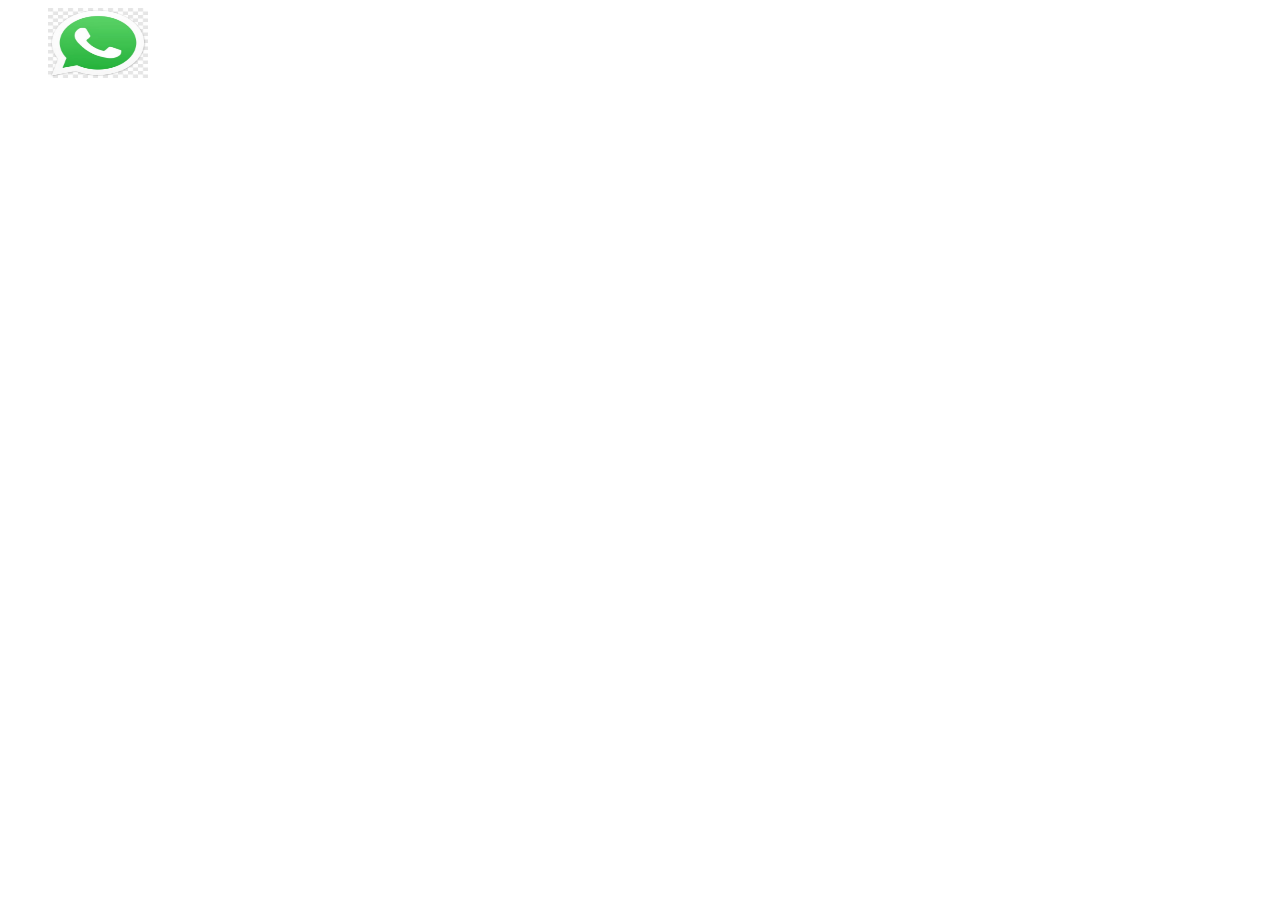
==== Aulas/htm-css/Whatsapp/app/index.html @ a9799200 "Subindo netfrix e whatizapp" ====
<!DOCTYPE html>
<html lang="en">
<head>

    <meta charset="UTF-8">
    <meta name="viewport" content="width=device-width, initial-scale=1.0">
   

    <link rel="stylesheet" href="index.css">
    <link rel="stylesheet" href="https://cdn.jsdelivr.net/npm/bootstrap-icons@1.13.2/font/bootstrap-icons.min.css">

     <title>Whatsapp</title>

</head>


<body>
    <header class="header">

        <div>
            <img class="header-logo" src="./images/10000485-m.jpg" alt="Logo Whatsapp">
        </div>



    </header>



</body>
</html>
---- Aulas/htm-css/Whatsapp/app/index.css ----
.header {
    display: flex;
    height: 70px;
    justify-content: space-between;
    padding: 0 40px;
    
}

.header-logo {
    height: 70px;
    width: 100px;
}
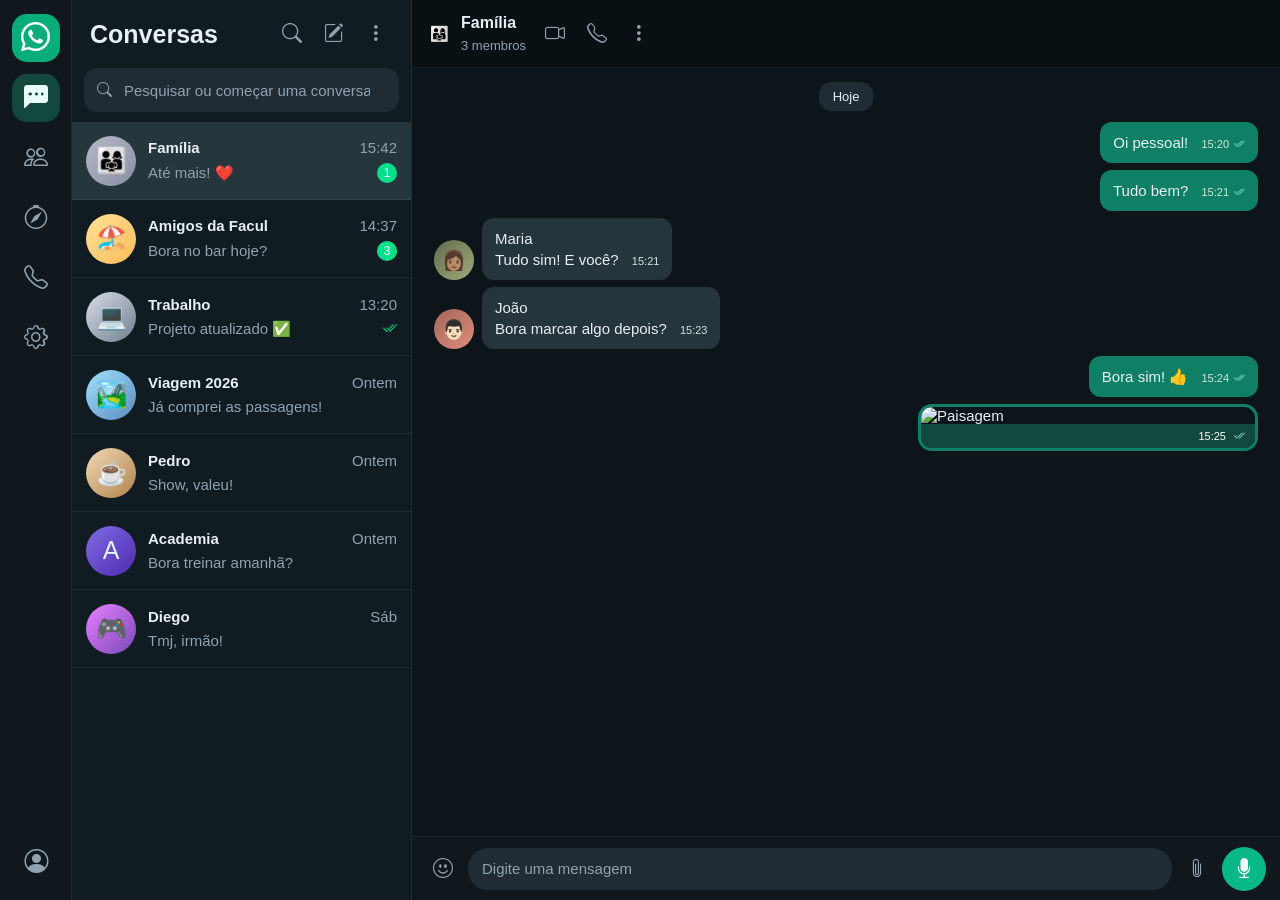
==== commit 41e2c5ee: "Whasap!" ====
--- a/Aulas/htm-css/Whatsapp/app/index.html
+++ b/Aulas/htm-css/Whatsapp/app/index.html
@@ -8,6 +8,7 @@
 
     <link rel="stylesheet" href="index.css">
     <link rel="stylesheet" href="https://cdn.jsdelivr.net/npm/bootstrap-icons@1.13.2/font/bootstrap-icons.min.css">
+    <link rel="icon" type="image/png" href="images/logo4.png">
 
      <title>Whatsapp</title>
 
@@ -15,17 +16,127 @@
 
 
 <body>
-    <header class="header">
+  <div class="app">
+    <aside class="sidebar" aria-label="Navegação">
+      <nav class="side-top">
+        <button class="side-button brand active" aria-label="WhatsApp"><i class="bi bi-whatsapp"></i></button>
+        <button class="side-button active" aria-label="Conversas"><i class="bi bi-chat-left-dots-fill"></i></button>
+        <button class="side-button" aria-label="Contatos"><i class="bi bi-people"></i></button>
+        <button class="side-button" aria-label="Explorar"><i class="bi bi-compass"></i></button>
+        <button class="side-button" aria-label="Chamadas"><i class="bi bi-telephone"></i></button>
+        <button class="side-button" aria-label="Configurações"><i class="bi bi-gear"></i></button>
+      </nav>
+      <button class="side-button profile" aria-label="Perfil"><i class="bi bi-person-circle"></i></button>
+    </aside>
 
-        <div>
-            <img class="header-logo" src="./images/10000485-m.jpg" alt="Logo Whatsapp">
+    <main class="main">
+      <section class="conversations" aria-label="Conversas">
+        <header class="list-header">
+          <h1>Conversas</h1>
+          <div class="tools">
+            <button aria-label="Pesquisar"><i class="bi bi-search"></i></button>
+            <button aria-label="Nova conversa"><i class="bi bi-pencil-square"></i></button>
+            <button aria-label="Mais opções"><i class="bi bi-three-dots-vertical"></i></button>
+          </div>
+        </header>
+        <label class="search">
+          <i class="bi bi-search"></i>
+          <input type="search" placeholder="Pesquisar ou começar uma conversa">
+        </label>
+
+        <div class="chat-list" aria-label="Lista de conversas">
+          <button class="chat active" data-contact="Família" data-members="3 membros">
+            <span class="avatar family">👨‍👩‍👧</span><span class="chat-info">
+              <span class="chat-line"><b>Família</b><time>15:42</time></span>
+              <span class="chat-line"><span class="preview">Até mais! ❤️</span><span class="unread">1</span></span>
+            </span>
+          </button>
+          <button class="chat" data-contact="Amigos da Facul" data-members="4 membros">
+            <span class="avatar facul">🏖️</span><span class="chat-info">
+              <span class="chat-line"><b>Amigos da Facul</b><time>14:37</time></span>
+              <span class="chat-line"><span class="preview">Bora no bar hoje?</span><span class="unread">3</span></span>
+            </span>
+          </button>
+          <button class="chat" data-contact="Trabalho" data-members="2 membros">
+            <span class="avatar work">💻</span><span class="chat-info">
+              <span class="chat-line"><b>Trabalho</b><time>13:20</time></span>
+              <span class="chat-line"><span class="preview">Projeto atualizado ✅</span><i class="bi bi-check2-all check"></i></span>
+            </span>
+          </button>
+          <button class="chat" data-contact="Viagem 2026" data-members="5 membros">
+            <span class="avatar trip">🏞️</span><span class="chat-info">
+              <span class="chat-line"><b>Viagem 2026</b><time>Ontem</time></span>
+              <span class="preview">Já comprei as passagens!</span>
+            </span>
+          </button>
+          <button class="chat" data-contact="Pedro" data-members="1 membro">
+            <span class="avatar pedro">☕</span><span class="chat-info">
+              <span class="chat-line"><b>Pedro</b><time>Ontem</time></span>
+              <span class="preview">Show, valeu!</span>
+            </span>
+          </button>
+          <button class="chat" data-contact="Academia" data-members="3 membros">
+            <span class="avatar academy">A</span><span class="chat-info">
+              <span class="chat-line"><b>Academia</b><time>Ontem</time></span>
+              <span class="preview">Bora treinar amanhã?</span>
+            </span>
+          </button>
+          <button class="chat" data-contact="Diego" data-members="1 membro">
+            <span class="avatar diego">🎮</span><span class="chat-info">
+              <span class="chat-line"><b>Diego</b><time>Sáb</time></span>
+              <span class="preview">Tmj, irmão!</span>
+            </span>
+          </button>
+        </div>
+      </section>
+
+      
+        <section class="chat-window" aria-label="Conversa aberta">
+            <header class="chat-header">
+                    <div class="contact">
+                        <span class="avatar-family-small">👨‍👩‍👧</span>
+
+                        <div>
+                            <h2 id="contact-name">Família</h2><span id="contact-members">3 membros</span>
+                        </div>
+
+                        <div class="tools">
+                            <button aria-label="Video"><i class="bi bi-camera-video"></i></button>
+                            <button aria-label="Áudio"><i class="bi bi-telephone"></i></button>
+                            <button aria-label="Mais opções"><i class="bi bi-three-dots-vertical"></i></button>
+                        </div>
+
+                    </div>
+
+            </header>
+
+                  <div class="messages">
+          <span class="date">Hoje</span>
+          <div class="message mine"><div class="bubble green">Oi pessoal! <small>15:20</small><i class="bi bi-check2-all"></i></div></div>
+          <div class="message mine"><div class="bubble green">Tudo bem? <small>15:21</small><i class="bi bi-check2-all"></i></div></div>
+          <div class="message theirs"><span class="avatar maria small">👩🏽</span><div class="bubble">Maria<br>Tudo sim! E você? <small>15:21</small></div></div>
+          <div class="message theirs"><span class="avatar joao small">👨🏻</span><div class="bubble">João<br>Bora marcar algo depois? <small>15:23</small></div></div>
+          <div class="message mine"><div class="bubble green">Bora sim! 👍 <small>15:24</small><i class="bi bi-check2-all"></i></div></div>
+          <div class="message mine"><figure class="photo">
+            <img src="https://images.unsplash.com/photo-1500530855697-b586d89ba3ee?auto=format&amp;fit=crop&amp;w=900&amp;q=80" alt="Paisagem">
+            <figcaption>15:25 <i class="bi bi-check2-all"></i></figcaption>
+          </figure></div>
         </div>
 
 
+        <form class="composer">
+          <button type="button" aria-label="Emoji"><i class="bi bi-emoji-smile"></i></button>
+          <input type="text" placeholder="Digite uma mensagem">
+          <button type="button" aria-label="Anexar arquivo"><i class="bi bi-paperclip"></i></button>
+          <button type="button" class="mic" aria-label="Microfone"><i class="bi bi-mic-fill"></i></button>
+        </form>
+      </section>
+    </main>
+  </div>
+  <script src="index.js"></script>
+</body>
+</html>
+                        
+      
 
-    </header>
-
-
-
-</body>
-</html>+      
--- a/Aulas/htm-css/Whatsapp/app/index.css
+++ b/Aulas/htm-css/Whatsapp/app/index.css
@@ -1,12 +1,585 @@
-.header {
-    display: flex;
-    height: 70px;
-    justify-content: space-between;
-    padding: 0 40px;
-    
-}
-
-.header-logo {
-    height: 70px;
-    width: 100px;
-}
+:root {
+  color-scheme: dark;
+  --bg: #0d141a;
+  --panel: #111c22;
+  --text: #e7f0f5;
+  --muted: #91a2ae;
+  --green: #0f8065;
+  --border: rgba(255, 255, 255, .07);
+}
+
+* {
+  box-sizing: border-box;
+}
+
+html,
+body {
+  width: 100%;
+  height: 100%;
+  margin: 0;
+  overflow: hidden;
+}
+
+body {
+  background: var(--bg);
+  color: var(--text);
+  font: 15px Arial, sans-serif;
+}
+
+button,
+input {
+  font: inherit;
+}
+
+button {
+  cursor: pointer;
+}
+
+.app {
+  display: flex;
+  width: 100%;
+  height: 100vh;
+  height: 100dvh;
+}
+
+.sidebar {
+  width: 72px;
+  flex: 0 0 72px;
+  display: flex;
+  flex-direction: column;
+  align-items: center;
+  justify-content: space-between;
+  padding: 14px 0;
+  background: #10171d;
+  border-right: 1px solid var(--border);
+}
+
+.side-top {
+  display: grid;
+  gap: 12px;
+}
+
+.side-button,
+.tools button,
+.composer button {
+  display: grid;
+  place-items: center;
+  border: 0;
+  color: var(--muted);
+  background: transparent;
+}
+
+.side-button {
+  width: 48px;
+  height: 48px;
+  border-radius: 15px;
+  font-size: 24px;
+}
+
+.side-button:hover,
+.side-button.active {
+  color: #eafff8;
+  background: #12483d;
+}
+
+.side-button.brand {
+  color: white;
+  background: #08ad79;
+  font-size: 29px;
+}
+
+.main {
+  display: flex;
+  flex: 1;
+  min-width: 0;
+  min-height: 0;
+}
+
+.conversations {
+  display: flex;
+  flex: 0 0 340px;
+  flex-direction: column;
+  min-width: 0;
+  background: var(--panel);
+  border-right: 1px solid var(--border);
+}
+
+.list-header,
+.chat-header {
+  display: flex;
+  flex: 0 0 68px;
+  align-items: center;
+  justify-content: space-between;
+  padding: 0 18px;
+}
+
+.list-header h1 {
+  margin: 0;
+  font-size: 25px;
+}
+
+.tools {
+  display: flex;
+  align-items: center;
+  gap: 8px;
+}
+
+.tools button,
+.composer button {
+  width: 34px;
+  height: 36px;
+  border-radius: 10px;
+  font-size: 20px;
+}
+
+.tools button:hover,
+.composer button:hover {
+  color: var(--text);
+  background: #26333b;
+}
+
+.search {
+  display: flex;
+  flex: 0 0 44px;
+  align-items: center;
+  gap: 10px;
+  margin: 0 12px 10px;
+  padding: 0 13px;
+  border-radius: 14px;
+  color: var(--muted);
+  background: #202b33;
+}
+
+.search input,
+.composer input {
+  flex: 1;
+  min-width: 0;
+  border: 0;
+  outline: 0;
+  color: var(--text);
+  background: transparent;
+}
+
+.search input::placeholder,
+.composer input::placeholder {
+  color: var(--muted);
+}
+
+.chat-list {
+  flex: 1;
+  min-height: 0;
+  overflow-y: auto;
+}
+
+.chat {
+  display: flex;
+  width: 100%;
+  min-height: 78px;
+  align-items: center;
+  gap: 12px;
+  padding: 10px 14px;
+  border: 0;
+  border-bottom: 1px solid var(--border);
+  color: var(--text);
+  text-align: left;
+  background: transparent;
+}
+
+.chat:hover,
+.chat.active {
+  background: #26363d;
+}
+
+.avatar {
+  display: grid;
+  flex: 0 0 50px;
+  width: 50px;
+  height: 50px;
+  place-items: center;
+  border-radius: 50%;
+  font-size: 25px;
+  background: linear-gradient(135deg, #d7c9ff, #8d7ca4);
+}
+
+.avatar.small {
+  flex-basis: 40px;
+  width: 40px;
+  height: 40px;
+  font-size: 19px;
+}
+
+.family {
+  background: linear-gradient(135deg, #b5b7c6, #8990a4);
+}
+
+.facul {
+  background: linear-gradient(135deg, #ffe399, #ffba57);
+}
+
+.work {
+  background: linear-gradient(135deg, #d7dde6, #737e8f);
+}
+
+.trip {
+  background: linear-gradient(135deg, #a3dfff, #5a8dbf);
+}
+
+.pedro {
+  background: linear-gradient(135deg, #f0d9b5, #b2824d);
+}
+
+.academy {
+  background: linear-gradient(135deg, #7f6de5, #4e2aae);
+}
+
+.diego {
+  background: linear-gradient(135deg, #e781ff, #7a48b9);
+}
+
+.maria {
+  background: linear-gradient(135deg, #636b4c, #9eab79);
+}
+
+.joao {
+  background: linear-gradient(135deg, #a3675a, #de8c7a);
+}
+
+.chat-info {
+  display: grid;
+  flex: 1;
+  min-width: 0;
+  gap: 7px;
+}
+
+.chat-line {
+  display: flex;
+  align-items: center;
+  justify-content: space-between;
+  gap: 8px;
+}
+
+.chat b {
+  display: flex;
+  font-size: 15px;
+  text-overflow: ellipsis;
+  white-space: nowrap;
+
+}
+
+.chat time,
+.preview {
+  font-size: 15px;
+  color: var(--muted);
+  overflow: hidden;
+  text-overflow: ellipsis;
+  white-space: nowrap;
+}
+
+.preview {
+  overflow: hidden;
+  text-overflow: ellipsis;
+  white-space: nowrap;
+}
+
+.unread {
+  display: grid;
+  flex: 0 0 20px;
+  width: 20px;
+  height: 20px;
+  place-items: center;
+  border-radius: 50%;
+  font-size: 12px;
+  color: white;
+  background: #02e089;
+}
+
+.check-window {
+  display: grid;
+  flex: 0 0 20px;
+  width: 20px;
+  height: 20px;
+  place-items: center;
+  border-radius: 50%;
+  font-size: 12px;
+  color: var(--muted);
+}
+
+.check {
+  color: #02e089;
+}
+
+.chat-window {
+  display: flex;
+  flex: 1 1 auto;
+  flex-direction: column;
+  min-width: 0;
+  min-height: 0;
+  width: 80%;
+  height: 100%;
+  background: linear-gradient(rgba(12, 21, 26, .91),
+      rgba(12, 21, 26, .91)),
+    url("https://images.unsplash.com/photo-1517048676732-d65bc937f952?auto=format&fit=crop&w=1200&q=80") center/cover;
+}
+
+.chat-header {
+  flex-basis: 68px;
+  background: rgba(8, 14, 18, .65);
+  border-bottom: 1px solid var(--border);
+}
+
+
+.contact {
+  display: flex;
+  align-items: center;
+  gap: 12px;
+}
+
+.contact h2 {
+  margin: 0 0 4px;
+  font-size: 16px;
+}
+
+.contact div span {
+  color: var(--muted);
+  font-size: 13px;
+}
+
+
+.messages {
+  display: flex;
+  flex: 1;
+  flex-direction: column;
+  gap: 7px;
+  min-height: 0;
+  padding: 14px 22px;
+  overflow-y: auto;
+}
+
+.date {
+  align-self: center;
+  margin-bottom: 4px;
+  padding: 7px 14px;
+  border-radius: 12px;
+  background: #202b33;
+  font-size: 13px;
+}
+
+.message {
+  display: flex;
+  align-items: flex-end;
+  gap: 8px;
+}
+
+.message.mine {
+  justify-content: flex-end;
+}
+
+.bubble {
+  max-width: min(65%, 440px);
+  padding: 10px 13px;
+  border-radius: 12px;
+  background: #26343c;
+  line-height: 1.4;
+}
+
+.bubble.green {
+  background: var(--green);
+}
+
+.bubble small {
+  margin-left: 9px;
+  color: #d3e4df;
+  font-size: 11px;
+  white-space: nowrap;
+}
+
+.bubble i,
+.photo i {
+  margin-left: 4px;
+  color: #8ee6cf;
+  font-size: 12px;
+}
+
+.photo {
+  position: relative;
+  width: min(340px, 60%);
+  margin: 0;
+  overflow: hidden;
+  border: 3px solid var(--green);
+  border-radius: 14px;
+}
+
+.photo img {
+  display: block;
+  width: 100%;
+  max-height: 190px;
+  object-fit: cover;
+}
+
+.photo figcaption {
+  padding: 5px 10px;
+  color: white;
+  text-align: right;
+  background: #12483d;
+  font-size: 11px;
+}
+
+.composer {
+  display: flex;
+  flex: 0 0 64px;
+  align-items: center;
+  gap: 8px;
+  padding: 8px 14px;
+  background: #10171d;
+  border-top: 1px solid var(--border);
+}
+
+.composer input {
+  height: 42px;
+  padding: 0 14px;
+  border-radius: 20px;
+  background: #202b33;
+}
+
+.composer .mic {
+  flex: 0 0 44px;
+  width: 44px;
+  height: 44px;
+  border-radius: 50%;
+  color: white;
+  background: #08b886;
+}
+
+button:focus-visible,
+input:focus-visible {
+  outline: 2px solid #00d99b;
+  outline-offset: 2px;
+}
+
+
+
+@media (max-width: 760px) {
+  .sidebar {
+    width: 58px;
+    flex-basis: 58px;
+  }
+
+  .side-button {
+    width: 42px;
+    height: 42px;
+    font-size: 21px;
+  }
+
+  .conversations {
+    flex-basis: 290px;
+  }
+
+  .list-header,
+  .chat-header {
+    padding: 0 12px;
+  }
+
+  .messages {
+    padding: 12px;
+  }
+}
+
+@media (max-width: 560px) {
+  .sidebar {
+    display: none;
+  }
+
+  .conversations {
+    flex-basis: 38%;
+    min-width: 135px;
+  }
+
+  .list-header {
+    flex-basis: 56px;
+    padding: 0 8px;
+  }
+
+  .list-header h1 {
+    font-size: 18px;
+  }
+
+  .tools {
+    gap: 0;
+  }
+
+  .tools button {
+    width: 28px;
+    font-size: 16px;
+  }
+
+  .search {
+    margin: 0 6px 8px;
+    padding: 0 8px;
+  }
+
+  .chat {
+    min-height: 66px;
+    gap: 7px;
+    padding: 8px 6px;
+  }
+
+  .avatar {
+    flex-basis: 36px;
+    width: 36px;
+    height: 36px;
+    font-size: 19px;
+  }
+
+  .chat b {
+    font-size: 12px;
+  }
+
+  .chat time,
+  .preview {
+    font-size: 10px;
+  }
+
+  .chat-header {
+    flex-basis: 58px;
+  }
+
+  .contact {
+    gap: 7px;
+  }
+
+  .contact h2 {
+    font-size: 13px;
+  }
+
+  .contact div span {
+    font-size: 10px;
+  }
+
+  .chat-header .tools button {
+    width: 25px;
+    font-size: 15px;
+  }
+
+  .bubble {
+    max-width: 85%;
+    padding: 8 10px;
+    font-size: 13px;
+  }
+
+  .composer {
+    gap: 4px;
+    padding: 6px;
+  }
+
+  .composer button {
+    width: 27px;
+    font-size: 16px;
+  }
+
+  .composer .mic {
+    flex-basis: 36px;
+    width: 36px;
+    height: 36px;
+  }
+
+}
